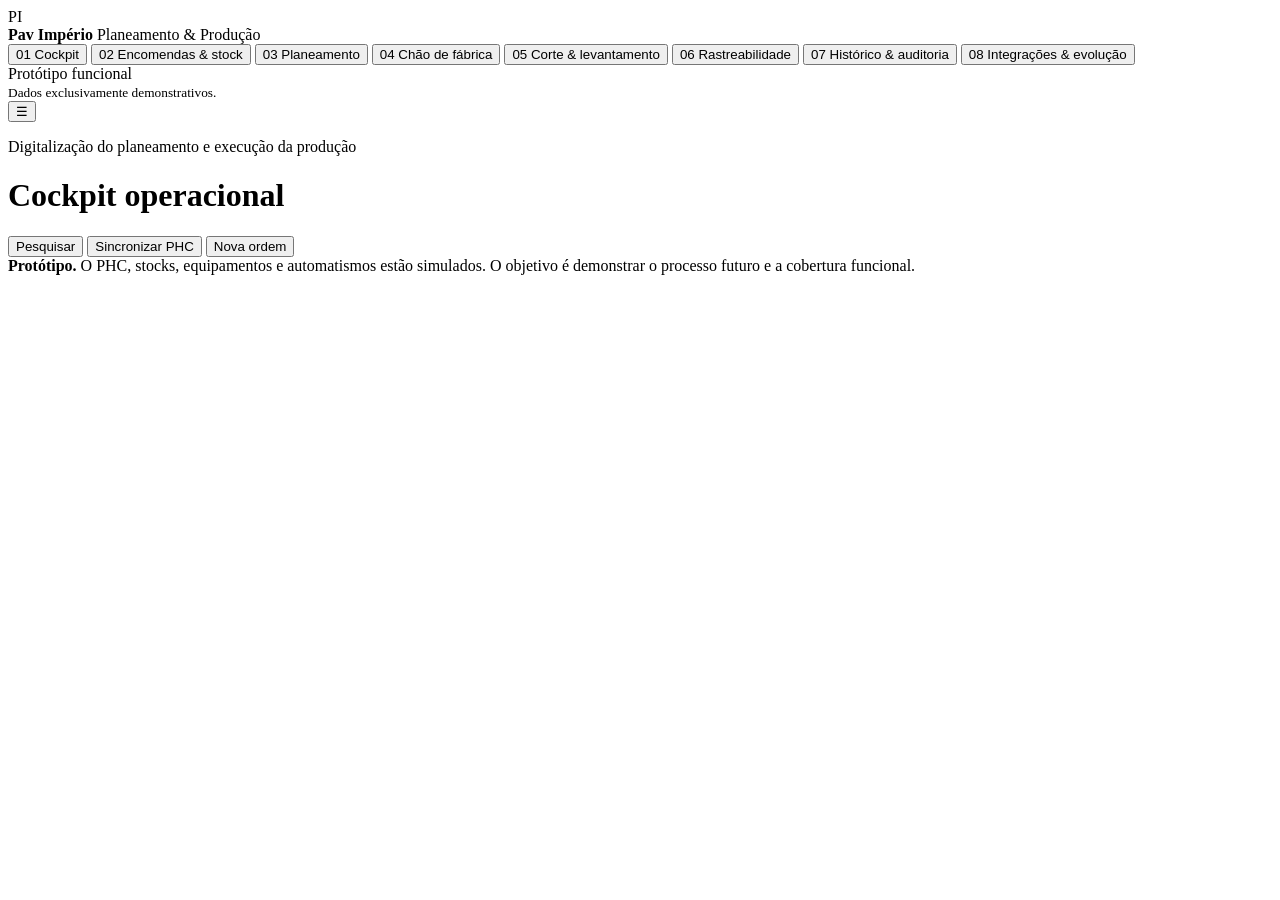
==== index.html @ d778f65b "feat: initialize Pav Imperio production planning prototype" ====
<!doctype html>
<html lang="pt-PT">
<head>
  <meta charset="utf-8" />
  <meta name="viewport" content="width=device-width, initial-scale=1" />
  <meta name="theme-color" content="#10263d" />
  <title>Pav Império | Planeamento & Produção</title>
  <link rel="stylesheet" href="./styles.css" />
</head>
<body>
  <div id="app-shell">
    <aside class="sidebar" id="sidebar">
      <div class="brand">
        <div class="brand-mark">PI</div>
        <div>
          <strong>Pav Império</strong>
          <span>Planeamento & Produção</span>
        </div>
      </div>

      <nav class="nav" aria-label="Navegação principal">
        <button class="nav-item active" data-view="dashboard"><span>01</span> Cockpit</button>
        <button class="nav-item" data-view="orders"><span>02</span> Encomendas & stock</button>
        <button class="nav-item" data-view="planning"><span>03</span> Planeamento</button>
        <button class="nav-item" data-view="floor"><span>04</span> Chão de fábrica</button>
        <button class="nav-item" data-view="cutting"><span>05</span> Corte & levantamento</button>
        <button class="nav-item" data-view="trace"><span>06</span> Rastreabilidade</button>
        <button class="nav-item" data-view="history"><span>07</span> Histórico & auditoria</button>
        <button class="nav-item" data-view="integrations"><span>08</span> Integrações & evolução</button>
      </nav>

      <div class="sidebar-foot">
        <div class="environment-pill"><span class="dot"></span> Protótipo funcional</div>
        <small>Dados exclusivamente demonstrativos.</small>
      </div>
    </aside>

    <main class="main">
      <header class="topbar">
        <div class="topbar-left">
          <button id="menu-toggle" class="icon-button mobile-only" aria-label="Abrir menu">☰</button>
          <div>
            <p class="eyebrow">Digitalização do planeamento e execução da produção</p>
            <h1 id="view-title">Cockpit operacional</h1>
          </div>
        </div>
        <div class="topbar-actions">
          <button class="secondary-button" id="global-search-button">Pesquisar</button>
          <button class="secondary-button" id="sync-button">Sincronizar PHC</button>
          <button class="primary-button" id="new-order-button">Nova ordem</button>
        </div>
      </header>

      <section class="demo-banner">
        <strong>Protótipo.</strong> O PHC, stocks, equipamentos e automatismos estão simulados. O objetivo é demonstrar o processo futuro e a cobertura funcional.
      </section>

      <section id="view-root" class="view-root" aria-live="polite"></section>
    </main>
  </div>

  <div id="modal-root"></div>
  <div id="toast-root" class="toast-root" aria-live="polite"></div>

  <script src="./app.js"></script>
</body>
</html>
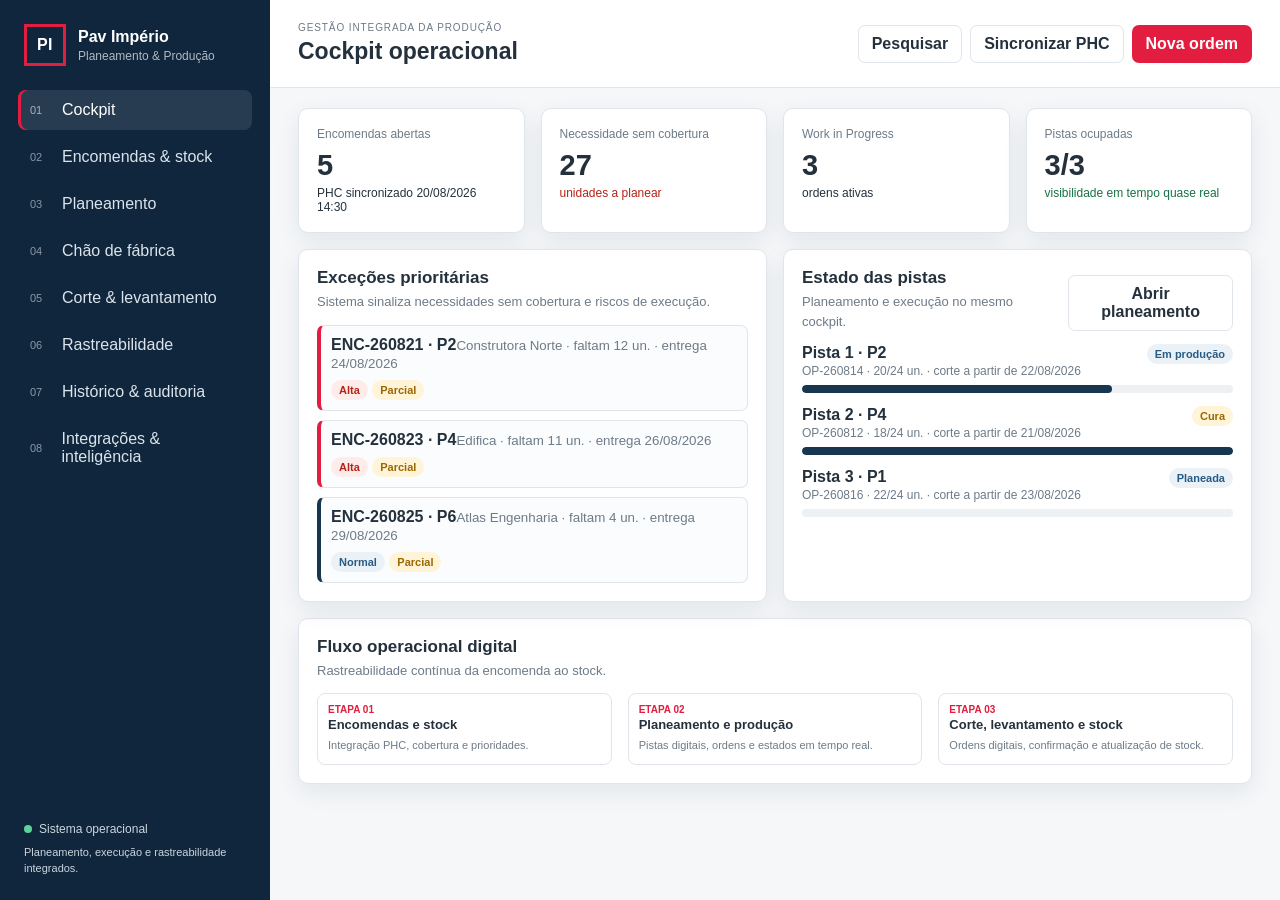
==== commit 67c42b93: "refactor: remove prototype references from customer-facing shell" ====
--- a/index.html
+++ b/index.html
@@ -26,12 +26,12 @@
         <button class="nav-item" data-view="cutting"><span>05</span> Corte & levantamento</button>
         <button class="nav-item" data-view="trace"><span>06</span> Rastreabilidade</button>
         <button class="nav-item" data-view="history"><span>07</span> Histórico & auditoria</button>
-        <button class="nav-item" data-view="integrations"><span>08</span> Integrações & evolução</button>
+        <button class="nav-item" data-view="integrations"><span>08</span> Integrações & inteligência</button>
       </nav>
 
       <div class="sidebar-foot">
-        <div class="environment-pill"><span class="dot"></span> Protótipo funcional</div>
-        <small>Dados exclusivamente demonstrativos.</small>
+        <div class="environment-pill"><span class="dot"></span> Sistema operacional</div>
+        <small>Planeamento, execução e rastreabilidade integrados.</small>
       </div>
     </aside>
 
@@ -40,7 +40,7 @@
         <div class="topbar-left">
           <button id="menu-toggle" class="icon-button mobile-only" aria-label="Abrir menu">☰</button>
           <div>
-            <p class="eyebrow">Digitalização do planeamento e execução da produção</p>
+            <p class="eyebrow">Gestão integrada da produção</p>
             <h1 id="view-title">Cockpit operacional</h1>
           </div>
         </div>
@@ -50,10 +50,6 @@
           <button class="primary-button" id="new-order-button">Nova ordem</button>
         </div>
       </header>
-
-      <section class="demo-banner">
-        <strong>Protótipo.</strong> O PHC, stocks, equipamentos e automatismos estão simulados. O objetivo é demonstrar o processo futuro e a cobertura funcional.
-      </section>
 
       <section id="view-root" class="view-root" aria-live="polite"></section>
     </main>
--- a/styles.css
+++ b/styles.css
@@ -0,0 +1,47 @@
+:root {
+  --navy:#10263d;
+  --navy-2:#17364f;
+  --red:#e21d3f;
+  --ink:#24313d;
+  --muted:#6d7b88;
+  --line:#dfe5ea;
+  --surface:#ffffff;
+  --surface-2:#f5f7f9;
+  --good:#177245;
+  --warn:#9a6700;
+  --bad:#b42318;
+  --shadow:0 8px 24px rgba(16,38,61,.08);
+}
+*{box-sizing:border-box}
+body{margin:0;font-family:Arial,Helvetica,sans-serif;background:var(--surface-2);color:var(--ink)}
+button,input,select,textarea{font:inherit}
+button{cursor:pointer}
+#app-shell{min-height:100vh;display:grid;grid-template-columns:270px 1fr}
+.sidebar{background:var(--navy);color:#fff;padding:24px 18px;display:flex;flex-direction:column;gap:24px;position:sticky;top:0;height:100vh}
+.brand{display:flex;gap:12px;align-items:center;padding:0 6px}
+.brand-mark{width:42px;height:42px;border:3px solid var(--red);display:grid;place-items:center;font-weight:800;letter-spacing:.5px}
+.brand strong{display:block;font-size:16px}.brand span{display:block;font-size:12px;opacity:.68;margin-top:3px}
+.nav{display:flex;flex-direction:column;gap:7px}
+.nav-item{border:0;background:transparent;color:#dbe4eb;text-align:left;padding:11px 12px;border-radius:8px;display:flex;gap:10px;align-items:center}
+.nav-item span{font-size:11px;opacity:.6;width:22px}.nav-item:hover,.nav-item.active{background:rgba(255,255,255,.1);color:#fff}.nav-item.active{box-shadow:inset 3px 0 0 var(--red)}
+.sidebar-foot{margin-top:auto;padding:0 6px;color:#cbd6de}.sidebar-foot small{display:block;margin-top:9px;font-size:11px;line-height:1.4}
+.environment-pill{font-size:12px;display:flex;gap:7px;align-items:center}.dot{width:8px;height:8px;background:#5ed29a;border-radius:50%;display:inline-block}
+.main{min-width:0}.topbar{background:#fff;border-bottom:1px solid var(--line);padding:22px 28px;display:flex;justify-content:space-between;gap:20px;align-items:center;position:sticky;top:0;z-index:10}
+.topbar-left{display:flex;gap:10px;align-items:center}.eyebrow{text-transform:uppercase;letter-spacing:.09em;color:var(--muted);font-size:10px;margin:0 0 5px}.topbar h1{margin:0;font-size:23px}.topbar-actions{display:flex;gap:8px;flex-wrap:wrap}
+.primary-button,.secondary-button,.danger-button,.ghost-button,.icon-button{border-radius:7px;padding:9px 13px;border:1px solid transparent;font-weight:600}.primary-button{background:var(--red);color:#fff}.secondary-button{background:#fff;border-color:var(--line);color:var(--ink)}.danger-button{background:#fff0f0;color:var(--bad);border-color:#efc7c4}.ghost-button{background:transparent;border-color:var(--line);color:var(--muted)}.icon-button{background:#fff;border-color:var(--line);padding:7px 10px}
+.demo-banner{margin:20px 28px 0;background:#fff7e8;border:1px solid #f1d7a6;color:#6f5318;padding:11px 14px;border-radius:8px;font-size:13px}.view-root{padding:20px 28px 42px}
+.grid{display:grid;gap:16px}.grid.kpis{grid-template-columns:repeat(4,minmax(0,1fr))}.grid.two{grid-template-columns:repeat(2,minmax(0,1fr))}.grid.three{grid-template-columns:repeat(3,minmax(0,1fr))}
+.card{background:var(--surface);border:1px solid var(--line);border-radius:10px;padding:18px;box-shadow:var(--shadow)}.card h2,.card h3{margin:0 0 12px}.card h2{font-size:17px}.card h3{font-size:14px}.card p{color:var(--muted);line-height:1.5}
+.kpi .label{font-size:12px;color:var(--muted)}.kpi .value{font-size:29px;font-weight:800;margin:8px 0 4px}.kpi .delta{font-size:12px}.good{color:var(--good)}.warn{color:var(--warn)}.bad{color:var(--bad)}
+.section-head{display:flex;justify-content:space-between;gap:16px;align-items:flex-end;margin:0 0 13px}.section-head h2{margin:0}.section-head p{margin:4px 0 0;color:var(--muted);font-size:13px}.toolbar{display:flex;gap:8px;flex-wrap:wrap;align-items:center}.toolbar input,.toolbar select,.form-grid input,.form-grid select,.form-grid textarea{background:#fff;border:1px solid var(--line);border-radius:7px;padding:9px 10px;color:var(--ink)}
+.table-wrap{overflow:auto;border:1px solid var(--line);border-radius:9px;background:#fff}table{border-collapse:collapse;width:100%;min-width:760px}th,td{padding:11px 12px;text-align:left;border-bottom:1px solid var(--line);font-size:13px;vertical-align:top}th{background:#f8fafb;color:#53616d;font-size:11px;text-transform:uppercase;letter-spacing:.04em}tr:last-child td{border-bottom:0}.row-actions{display:flex;gap:6px;flex-wrap:wrap}
+.badge{display:inline-flex;align-items:center;border-radius:999px;padding:4px 8px;font-size:11px;font-weight:700;background:#eef2f5;color:#4f5d68}.badge.good{background:#e9f6ef;color:var(--good)}.badge.warn{background:#fff3d8;color:var(--warn)}.badge.bad{background:#fdecea;color:var(--bad)}.badge.info{background:#eaf1f7;color:#285b85}
+.progress{height:8px;background:#edf1f4;border-radius:999px;overflow:hidden}.progress>span{display:block;height:100%;background:var(--navy-2);border-radius:inherit}
+.lanes{display:grid;grid-template-columns:repeat(3,minmax(260px,1fr));gap:14px;overflow:auto}.lane{background:#fff;border:1px solid var(--line);border-radius:10px;padding:14px}.lane h3{display:flex;justify-content:space-between;gap:8px}.job{border:1px solid var(--line);border-left:4px solid var(--navy-2);padding:10px;border-radius:7px;margin-top:9px;background:#fbfcfd}.job.priority{border-left-color:var(--red)}.job small{color:var(--muted)}
+.timeline{position:relative;padding-left:22px}.timeline:before{content:"";position:absolute;left:6px;top:5px;bottom:5px;width:2px;background:var(--line)}.timeline-item{position:relative;padding:0 0 18px}.timeline-item:before{content:"";position:absolute;left:-20px;top:4px;width:10px;height:10px;background:#fff;border:2px solid var(--navy-2);border-radius:50%}.timeline-item strong{display:block}.timeline-item span{font-size:12px;color:var(--muted)}
+.empty{padding:30px;text-align:center;color:var(--muted)}.note{font-size:12px;color:var(--muted)}.callout{border-left:4px solid var(--red);background:#fff;padding:13px 15px;border-radius:7px;margin-bottom:16px}.callout strong{display:block;margin-bottom:4px}.feature-list{display:grid;grid-template-columns:repeat(2,minmax(0,1fr));gap:8px}.feature{border:1px solid var(--line);border-radius:8px;padding:10px;background:#fff}.feature .id{font-size:10px;font-weight:800;color:var(--red)}.feature strong{display:block;font-size:13px;margin:2px 0 5px}.feature p{margin:0;font-size:11px}
+.modal-backdrop{position:fixed;inset:0;background:rgba(8,18,27,.55);display:grid;place-items:center;padding:20px;z-index:50}.modal{background:#fff;width:min(720px,100%);max-height:90vh;overflow:auto;border-radius:12px;box-shadow:0 25px 60px rgba(0,0,0,.25)}.modal-head{padding:18px 20px;border-bottom:1px solid var(--line);display:flex;justify-content:space-between;align-items:center}.modal-head h2{margin:0;font-size:18px}.modal-body{padding:20px}.modal-foot{padding:15px 20px;border-top:1px solid var(--line);display:flex;justify-content:flex-end;gap:8px}.form-grid{display:grid;grid-template-columns:repeat(2,minmax(0,1fr));gap:13px}.form-grid label{font-size:12px;font-weight:700;display:flex;flex-direction:column;gap:6px}.form-grid .full{grid-column:1/-1}.form-grid textarea{min-height:95px;resize:vertical}
+.toast-root{position:fixed;right:18px;bottom:18px;display:grid;gap:8px;z-index:80}.toast{background:var(--navy);color:#fff;padding:12px 14px;border-radius:8px;box-shadow:var(--shadow);font-size:13px;max-width:360px}.toast.success{border-left:4px solid #5ed29a}.toast.warning{border-left:4px solid #f0b24d}
+.mobile-only{display:none}
+@media(max-width:1050px){.grid.kpis{grid-template-columns:repeat(2,1fr)}.grid.three{grid-template-columns:1fr}.feature-list{grid-template-columns:1fr}}
+@media(max-width:820px){#app-shell{grid-template-columns:1fr}.sidebar{position:fixed;left:-280px;z-index:40;width:270px;transition:.2s}.sidebar.open{left:0}.mobile-only{display:inline-block}.topbar{padding:16px}.view-root{padding:16px}.demo-banner{margin:16px 16px 0}.topbar-actions .secondary-button{display:none}.grid.two,.grid.kpis{grid-template-columns:1fr}.form-grid{grid-template-columns:1fr}.form-grid .full{grid-column:auto}}
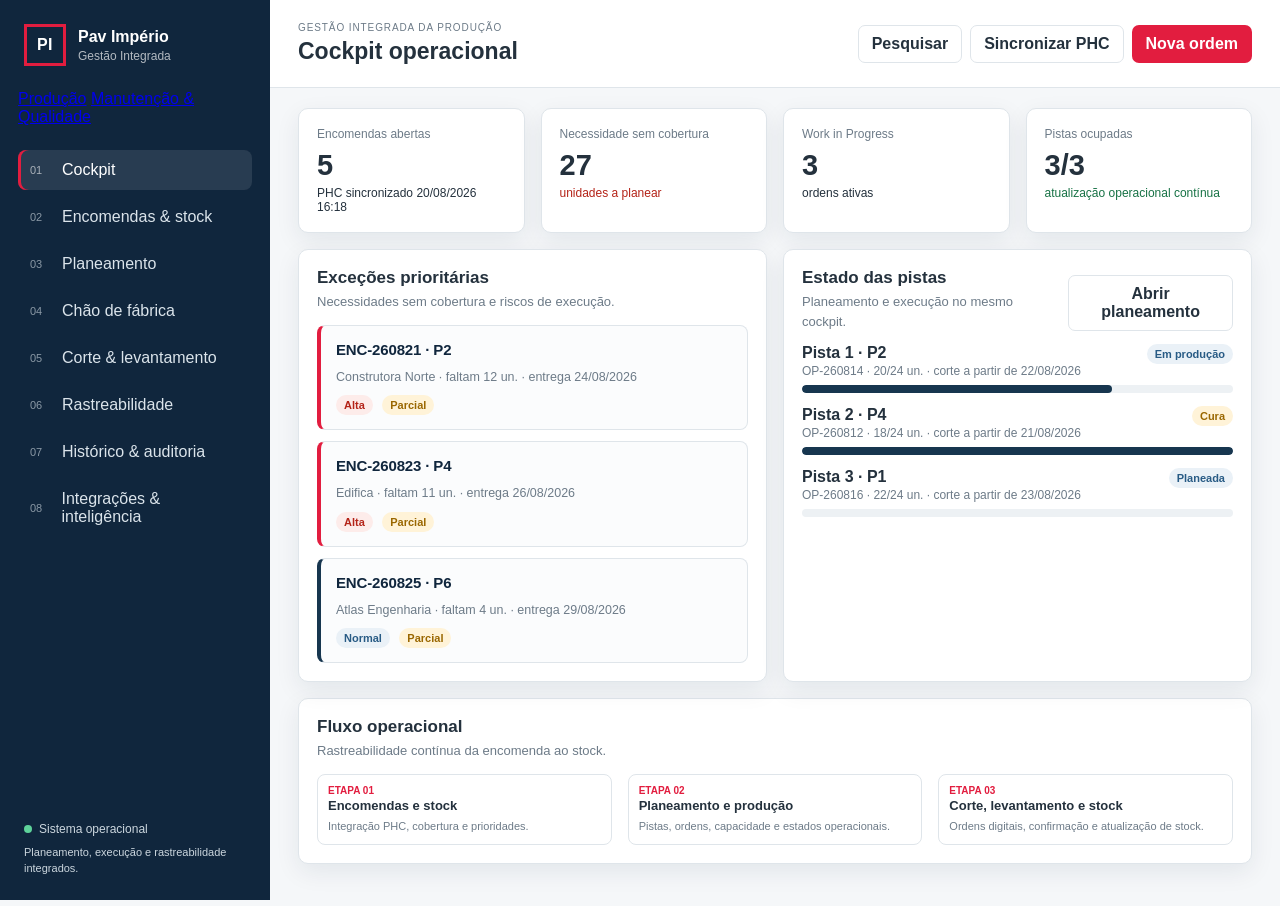
==== commit 6d94f3a8: "feat: add module navigation for maintenance and quality" ====
--- a/index.html
+++ b/index.html
@@ -14,8 +14,13 @@
         <div class="brand-mark">PI</div>
         <div>
           <strong>Pav Império</strong>
-          <span>Planeamento & Produção</span>
+          <span>Gestão Integrada</span>
         </div>
+      </div>
+
+      <div class="module-switch" aria-label="Módulos">
+        <a class="module-link active" href="./index.html">Produção</a>
+        <a class="module-link" href="./maintenance.html">Manutenção & Qualidade</a>
       </div>
 
       <nav class="nav" aria-label="Navegação principal">
--- a/styles.css
+++ b/styles.css
@@ -29,19 +29,29 @@
 .main{min-width:0}.topbar{background:#fff;border-bottom:1px solid var(--line);padding:22px 28px;display:flex;justify-content:space-between;gap:20px;align-items:center;position:sticky;top:0;z-index:10}
 .topbar-left{display:flex;gap:10px;align-items:center}.eyebrow{text-transform:uppercase;letter-spacing:.09em;color:var(--muted);font-size:10px;margin:0 0 5px}.topbar h1{margin:0;font-size:23px}.topbar-actions{display:flex;gap:8px;flex-wrap:wrap}
 .primary-button,.secondary-button,.danger-button,.ghost-button,.icon-button{border-radius:7px;padding:9px 13px;border:1px solid transparent;font-weight:600}.primary-button{background:var(--red);color:#fff}.secondary-button{background:#fff;border-color:var(--line);color:var(--ink)}.danger-button{background:#fff0f0;color:var(--bad);border-color:#efc7c4}.ghost-button{background:transparent;border-color:var(--line);color:var(--muted)}.icon-button{background:#fff;border-color:var(--line);padding:7px 10px}
-.demo-banner{margin:20px 28px 0;background:#fff7e8;border:1px solid #f1d7a6;color:#6f5318;padding:11px 14px;border-radius:8px;font-size:13px}.view-root{padding:20px 28px 42px}
-.grid{display:grid;gap:16px}.grid.kpis{grid-template-columns:repeat(4,minmax(0,1fr))}.grid.two{grid-template-columns:repeat(2,minmax(0,1fr))}.grid.three{grid-template-columns:repeat(3,minmax(0,1fr))}
-.card{background:var(--surface);border:1px solid var(--line);border-radius:10px;padding:18px;box-shadow:var(--shadow)}.card h2,.card h3{margin:0 0 12px}.card h2{font-size:17px}.card h3{font-size:14px}.card p{color:var(--muted);line-height:1.5}
+.view-root{padding:20px 28px 42px}
+.grid{display:grid;gap:16px}.grid>*{min-width:0}.grid.kpis{grid-template-columns:repeat(4,minmax(0,1fr))}.grid.two{grid-template-columns:repeat(2,minmax(0,1fr))}.grid.three{grid-template-columns:repeat(3,minmax(0,1fr))}
+.card{min-width:0;background:var(--surface);border:1px solid var(--line);border-radius:10px;padding:18px;box-shadow:var(--shadow)}.card h2,.card h3{margin:0 0 12px}.card h2{font-size:17px}.card h3{font-size:14px}.card p{color:var(--muted);line-height:1.5}
 .kpi .label{font-size:12px;color:var(--muted)}.kpi .value{font-size:29px;font-weight:800;margin:8px 0 4px}.kpi .delta{font-size:12px}.good{color:var(--good)}.warn{color:var(--warn)}.bad{color:var(--bad)}
 .section-head{display:flex;justify-content:space-between;gap:16px;align-items:flex-end;margin:0 0 13px}.section-head h2{margin:0}.section-head p{margin:4px 0 0;color:var(--muted);font-size:13px}.toolbar{display:flex;gap:8px;flex-wrap:wrap;align-items:center}.toolbar input,.toolbar select,.form-grid input,.form-grid select,.form-grid textarea{background:#fff;border:1px solid var(--line);border-radius:7px;padding:9px 10px;color:var(--ink)}
 .table-wrap{overflow:auto;border:1px solid var(--line);border-radius:9px;background:#fff}table{border-collapse:collapse;width:100%;min-width:760px}th,td{padding:11px 12px;text-align:left;border-bottom:1px solid var(--line);font-size:13px;vertical-align:top}th{background:#f8fafb;color:#53616d;font-size:11px;text-transform:uppercase;letter-spacing:.04em}tr:last-child td{border-bottom:0}.row-actions{display:flex;gap:6px;flex-wrap:wrap}
+.card>table{width:100%;min-width:0;table-layout:fixed}.card>table td{white-space:normal;overflow-wrap:anywhere;word-break:normal;line-height:1.45}.card>table td:nth-child(1){width:29%}.card>table td:nth-child(2){width:24%}.card>table td:nth-child(3){width:47%}
 .badge{display:inline-flex;align-items:center;border-radius:999px;padding:4px 8px;font-size:11px;font-weight:700;background:#eef2f5;color:#4f5d68}.badge.good{background:#e9f6ef;color:var(--good)}.badge.warn{background:#fff3d8;color:var(--warn)}.badge.bad{background:#fdecea;color:var(--bad)}.badge.info{background:#eaf1f7;color:#285b85}
 .progress{height:8px;background:#edf1f4;border-radius:999px;overflow:hidden}.progress>span{display:block;height:100%;background:var(--navy-2);border-radius:inherit}
-.lanes{display:grid;grid-template-columns:repeat(3,minmax(260px,1fr));gap:14px;overflow:auto}.lane{background:#fff;border:1px solid var(--line);border-radius:10px;padding:14px}.lane h3{display:flex;justify-content:space-between;gap:8px}.job{border:1px solid var(--line);border-left:4px solid var(--navy-2);padding:10px;border-radius:7px;margin-top:9px;background:#fbfcfd}.job.priority{border-left-color:var(--red)}.job small{color:var(--muted)}
+.lanes{display:grid;grid-template-columns:repeat(3,minmax(260px,1fr));gap:14px;overflow:auto}.lane{background:#fff;border:1px solid var(--line);border-radius:10px;padding:14px}.lane h3{display:flex;justify-content:space-between;gap:8px}
+.job{border:1px solid var(--line);border-left:4px solid var(--navy-2);padding:14px 15px;border-radius:8px;margin-top:11px;background:#fbfcfd;transition:box-shadow .16s ease,border-color .16s ease,transform .16s ease}
+.job:hover{border-color:#cfd8df;box-shadow:0 5px 15px rgba(16,38,61,.06)}
+.job.priority{border-left-color:var(--red)}
+.job>strong{display:block!important;font-size:15px;line-height:1.35;color:var(--navy);letter-spacing:-.01em;margin:0 0 8px 0!important}
+.job>small{display:block!important;color:var(--muted);font-size:12.5px;line-height:1.55;margin:0!important}
+.job>small+small{margin-top:4px!important}
+.job>.progress{margin-top:10px}
+.job>.row-actions{margin-top:12px}
+.job .badge{margin-right:5px}
 .timeline{position:relative;padding-left:22px}.timeline:before{content:"";position:absolute;left:6px;top:5px;bottom:5px;width:2px;background:var(--line)}.timeline-item{position:relative;padding:0 0 18px}.timeline-item:before{content:"";position:absolute;left:-20px;top:4px;width:10px;height:10px;background:#fff;border:2px solid var(--navy-2);border-radius:50%}.timeline-item strong{display:block}.timeline-item span{font-size:12px;color:var(--muted)}
 .empty{padding:30px;text-align:center;color:var(--muted)}.note{font-size:12px;color:var(--muted)}.callout{border-left:4px solid var(--red);background:#fff;padding:13px 15px;border-radius:7px;margin-bottom:16px}.callout strong{display:block;margin-bottom:4px}.feature-list{display:grid;grid-template-columns:repeat(2,minmax(0,1fr));gap:8px}.feature{border:1px solid var(--line);border-radius:8px;padding:10px;background:#fff}.feature .id{font-size:10px;font-weight:800;color:var(--red)}.feature strong{display:block;font-size:13px;margin:2px 0 5px}.feature p{margin:0;font-size:11px}
 .modal-backdrop{position:fixed;inset:0;background:rgba(8,18,27,.55);display:grid;place-items:center;padding:20px;z-index:50}.modal{background:#fff;width:min(720px,100%);max-height:90vh;overflow:auto;border-radius:12px;box-shadow:0 25px 60px rgba(0,0,0,.25)}.modal-head{padding:18px 20px;border-bottom:1px solid var(--line);display:flex;justify-content:space-between;align-items:center}.modal-head h2{margin:0;font-size:18px}.modal-body{padding:20px}.modal-foot{padding:15px 20px;border-top:1px solid var(--line);display:flex;justify-content:flex-end;gap:8px}.form-grid{display:grid;grid-template-columns:repeat(2,minmax(0,1fr));gap:13px}.form-grid label{font-size:12px;font-weight:700;display:flex;flex-direction:column;gap:6px}.form-grid .full{grid-column:1/-1}.form-grid textarea{min-height:95px;resize:vertical}
 .toast-root{position:fixed;right:18px;bottom:18px;display:grid;gap:8px;z-index:80}.toast{background:var(--navy);color:#fff;padding:12px 14px;border-radius:8px;box-shadow:var(--shadow);font-size:13px;max-width:360px}.toast.success{border-left:4px solid #5ed29a}.toast.warning{border-left:4px solid #f0b24d}
 .mobile-only{display:none}
 @media(max-width:1050px){.grid.kpis{grid-template-columns:repeat(2,1fr)}.grid.three{grid-template-columns:1fr}.feature-list{grid-template-columns:1fr}}
-@media(max-width:820px){#app-shell{grid-template-columns:1fr}.sidebar{position:fixed;left:-280px;z-index:40;width:270px;transition:.2s}.sidebar.open{left:0}.mobile-only{display:inline-block}.topbar{padding:16px}.view-root{padding:16px}.demo-banner{margin:16px 16px 0}.topbar-actions .secondary-button{display:none}.grid.two,.grid.kpis{grid-template-columns:1fr}.form-grid{grid-template-columns:1fr}.form-grid .full{grid-column:auto}}
+@media(max-width:820px){#app-shell{grid-template-columns:1fr}.sidebar{position:fixed;left:-280px;z-index:40;width:270px;transition:.2s}.sidebar.open{left:0}.mobile-only{display:inline-block}.topbar{padding:16px}.view-root{padding:16px}.topbar-actions .secondary-button{display:none}.grid.two,.grid.kpis{grid-template-columns:1fr}.form-grid{grid-template-columns:1fr}.form-grid .full{grid-column:auto}.job{padding:13px 14px}.job>strong{font-size:14.5px}.job>small{font-size:12px}.card>table td{padding:10px 8px;font-size:12px}.card>table td:nth-child(1){width:30%}.card>table td:nth-child(2){width:25%}.card>table td:nth-child(3){width:45%}}
